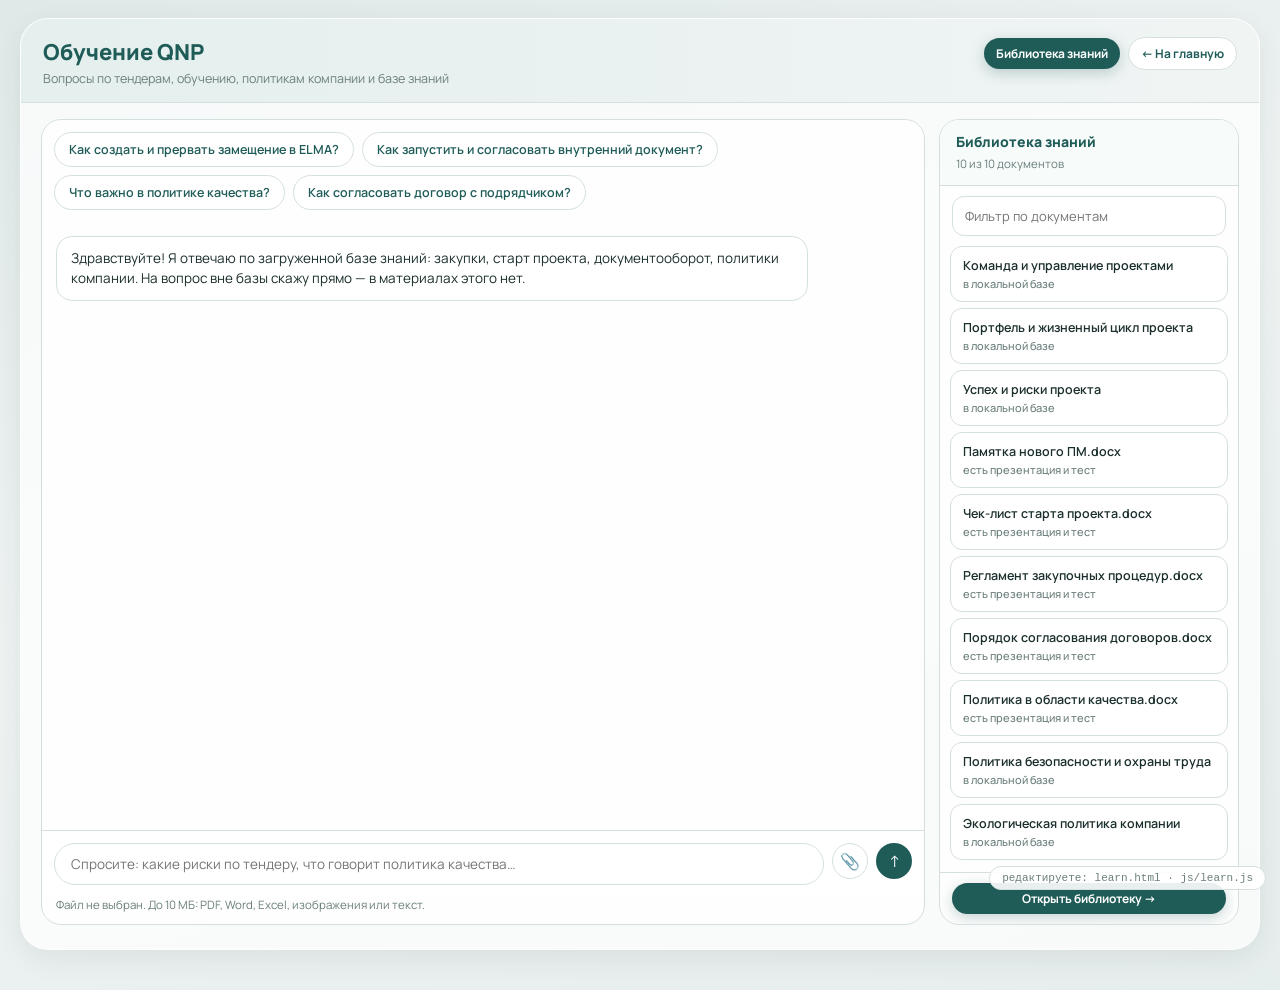
==== learn.html @ f3010248 "Update index.html title to Russian; remove unused CSS styles and components for a cleaner structure." ====
<!DOCTYPE html>
<html lang="ru">
<head>
<meta charset="UTF-8">
<meta name="viewport" content="width=device-width, initial-scale=1.0">
<title>Обучение QNP</title>
<link href="https://fonts.googleapis.com/css2?family=Manrope:wght@400;500;600;700;800&display=swap" rel="stylesheet">
<link rel="stylesheet" href="css/app.css">
</head>
<body data-page="learn">
<div class="file-hint">редактируете: learn.html · js/learn.js</div>

<div class="page-shell">
  <div class="page-hdr">
    <div>
      <h2>Обучение QNP</h2>
      <p>Вопросы по тендерам, обучению, политикам компании и базе знаний</p>
    </div>
    <div class="page-hdr-actions">
      <a class="btn btn-primary btn-sm" href="library.html">Библиотека знаний</a>
      <a class="btn btn-outline btn-sm" href="index.html">← На главную</a>
    </div>
  </div>
  <div class="page-body">
    <div class="learn-grid">
      <div class="panel" style="min-height:560px">
        <div class="learn-top" style="padding:12px 12px 0">
          <button class="chip" type="button" data-q="Как создать и прервать замещение в ELMA?">Как создать и прервать замещение в ELMA?</button>
          <button class="chip" type="button" data-q="Как запустить и согласовать внутренний документ?">Как запустить и согласовать внутренний документ?</button>
          <button class="chip" type="button" data-q="Что важно в политике качества?">Что важно в политике качества?</button>
          <button class="chip" type="button" data-q="Как согласовать договор с подрядчиком?">Как согласовать договор с подрядчиком?</button>
        </div>
        <div class="chat-log" id="chat-log">
          <div class="msg bot">Здравствуйте! Я отвечаю по загруженной базе знаний: закупки, старт проекта, документооборот, политики компании. На вопрос вне базы скажу прямо — в материалах этого нет.</div>
        </div>
        <div class="chat-input">
          <input id="chat-text" placeholder="Спросите: какие риски по тендеру, что говорит политика качества…">
          <button class="btn-icon" type="button" title="файл" style="background:#fff;color:var(--teal);border:1px solid var(--line)">📎</button>
          <button class="btn-icon" type="button" id="chat-send">↑</button>
        </div>
        <div style="padding:0 14px 12px;font-size:11.5px;color:var(--muted)">Файл не выбран. До 10 МБ: PDF, Word, Excel, изображения или текст.</div>
      </div>

      <div class="panel">
        <div class="panel-h">
          <div>
            <h3>Библиотека знаний</h3>
            <span id="lib-count-mini">документы в локальной базе</span>
          </div>
        </div>
        <div class="lib-search"><input id="lib-filter-mini" placeholder="Фильтр по документам"></div>
        <div class="lib-list" id="lib-list-mini"></div>
        <div style="padding:10px 12px;border-top:1px solid var(--line)">
          <a class="btn btn-primary btn-sm" style="width:100%" href="library.html">Открыть библиотеку →</a>
        </div>
      </div>
    </div>
  </div>
</div>

<script src="js/data.js"></script>
<script src="js/nav.js"></script>
<script src="js/learn.js"></script>
</body>
</html>
---- css/app.css ----
:root {
  --teal: #1f5c58;
  --teal-mid: #2a6f6a;
  --teal-soft: #dcecea;
  --teal-pale: #eef4f3;
  --ink: #1a2e2c;
  --muted: #6b7f7c;
  --line: #d5e0de;
  --bg: #e8efee;
  --card: #ffffff;
  --amber: #c9a227;
  --amber-soft: #f7f0d8;
  --red: #c45c5c;
  --red-soft: #f8e4e4;
  --radius: 18px;
  --shadow: 0 8px 28px rgba(20, 50, 48, .08);
}
* { box-sizing: border-box; margin: 0; padding: 0; }
body {
  font-family: Manrope, system-ui, sans-serif;
  background: linear-gradient(160deg, #dfe9e8 0%, #eef3f2 45%, #e6eded 100%);
  color: var(--ink);
  min-height: 100vh;
  padding: 18px 20px 40px;
}
button, input, textarea, select { font-family: inherit; }

/* ===== APP SHELL ===== */
.app {
  max-width: 1280px;
  margin: 0 auto;
  background: rgba(255,255,255,.55);
  border: 1px solid rgba(255,255,255,.7);
  border-radius: 28px;
  box-shadow: var(--shadow);
  backdrop-filter: blur(12px);
  overflow: hidden;
}

/* Header */
.hdr {
  display: flex; align-items: center; gap: 18px; flex-wrap: wrap;
  padding: 16px 20px;
  background: linear-gradient(90deg, rgba(255,255,255,.9), rgba(240,247,246,.85));
  border-bottom: 1px solid var(--line);
}
.brand { display: flex; align-items: center; gap: 12px; min-width: 220px; }
.logo {
  width: 44px; height: 44px; border-radius: 12px;
  background: linear-gradient(145deg, #1a4f4b, #3a8a82);
  color: #fff; font-weight: 800; font-size: 13px;
  display: flex; align-items: center; justify-content: center;
  letter-spacing: .02em;
}
.brand h1 { font-size: 13px; font-weight: 800; letter-spacing: .04em; line-height: 1.25; }
.brand h1 span { display: block; font-size: 11px; font-weight: 600; color: var(--muted); letter-spacing: 0; }
.brand .ts { font-size: 11px; color: var(--muted); margin-top: 2px; }

.stats { display: flex; gap: 18px; flex: 1; justify-content: center; flex-wrap: wrap; }
.stat { text-align: center; }
.stat b { display: block; font-size: 22px; font-weight: 800; color: var(--teal); line-height: 1.1; }
.stat span { font-size: 10px; font-weight: 700; letter-spacing: .08em; color: var(--muted); }

.hdr-actions { display: flex; gap: 8px; flex-wrap: wrap; justify-content: flex-end; }
.btn {
  border: none; cursor: pointer; border-radius: 999px;
  padding: 10px 16px; font-size: 13px; font-weight: 700;
  transition: transform .12s, box-shadow .12s, background .12s;
}
.btn:hover { transform: translateY(-1px); }
.btn-primary { background: var(--teal); color: #fff; box-shadow: 0 4px 14px rgba(31,92,88,.25); }
.btn-primary:hover { background: var(--teal-mid); }
.btn-outline {
  background: #fff; color: var(--teal); border: 1px solid var(--line);
}
.btn-ghost { background: var(--teal-soft); color: var(--teal); }
.btn-sm { padding: 7px 12px; font-size: 12px; }
.btn-icon {
  width: 36px; height: 36px; border-radius: 50%; padding: 0;
  display: inline-flex; align-items: center; justify-content: center;
  background: var(--teal); color: #fff; font-size: 16px; border: none; cursor: pointer;
}

/* Hero strip */
.hero {
  margin: 16px 18px 0;
  border-radius: 22px;
  background: linear-gradient(105deg, #1a4f4b 0%, #2f7a72 42%, #6b8f6a 78%, #a8946a 100%);
  color: #fff;
  display: grid;
  grid-template-columns: 1.4fr 1fr 1fr 1.1fr;
  gap: 0;
  overflow: hidden;
  box-shadow: 0 10px 30px rgba(26,79,75,.2);
}
.hero > div { padding: 18px 20px; border-right: 1px solid rgba(255,255,255,.12); }
.hero > div:last-child { border-right: none; }
.hero .k { font-size: 10px; font-weight: 800; letter-spacing: .1em; opacity: .85; margin-bottom: 6px; }
.hero .t { font-size: 14px; font-weight: 700; line-height: 1.35; }
.hero .d { font-size: 12px; opacity: .85; margin-top: 4px; line-height: 1.4; }
.hero-ai {
  background: linear-gradient(160deg, rgba(255,236,160,.25), rgba(255,255,255,.08));
  outline: 1px solid rgba(255, 220, 120, .55);
  outline-offset: -1px;
}
.hero-ai .btn { margin-top: 10px; background: #fff; color: var(--teal); }

/* Filters */
.filters {
  margin: 14px 18px;
  background: #f3f7f6;
  border: 1px solid var(--line);
  border-radius: 16px;
  padding: 10px 12px;
  display: flex; gap: 8px; flex-wrap: wrap; align-items: center;
}
.filters input, .filters select {
  border: 1px solid var(--line); background: #fff; border-radius: 12px;
  padding: 10px 12px; font-size: 13px; color: var(--ink); outline: none;
}
.filters input { flex: 1; min-width: 200px; }
.filters select { min-width: 130px; color: var(--muted); }

/* Digests */
.digest {
  margin: 0 18px 10px;
  background: #f7faf9;
  border: 1px solid var(--line);
  border-radius: 14px;
  padding: 12px 16px;
  display: flex; align-items: center; justify-content: space-between; gap: 12px;
}
.digest b { font-size: 12px; letter-spacing: .06em; color: var(--teal); }
.digest span { font-size: 13px; color: var(--muted); margin-left: 8px; }

/* Table */
.table-wrap { margin: 8px 18px 22px; overflow-x: auto; }
table { width: 100%; border-collapse: collapse; font-size: 13px; }
th {
  text-align: left; font-size: 10px; letter-spacing: .08em; color: var(--muted);
  padding: 10px 12px; background: #f2f6f5; border-bottom: 1px solid var(--line);
}
td { padding: 14px 12px; border-bottom: 1px solid var(--line); vertical-align: top; background: #fff; }
tr:hover td { background: #f8fbfb; }
a.tender-link { color: #2a6f9a; font-weight: 700; text-decoration: none; cursor: pointer; }
a.tender-link:hover { text-decoration: underline; }
.pill {
  display: inline-block; padding: 3px 10px; border-radius: 999px;
  font-size: 11px; font-weight: 700;
}
.pill-amber { background: var(--amber-soft); color: #8a6d12; }
.pill-red { background: var(--red-soft); color: var(--red); }
.score { font-weight: 800; color: var(--red); font-size: 15px; }
.score small { display: block; font-weight: 600; font-size: 11px; color: var(--muted); }

/* ===== MODAL ===== */
.overlay {
  position: fixed; inset: 0; background: rgba(20,40,38,.45);
  backdrop-filter: blur(8px);
  display: none; align-items: center; justify-content: center;
  padding: 20px; z-index: 100;
}
.overlay.open { display: flex; }
.modal {
  width: min(1100px, 100%);
  max-height: min(92vh, 900px);
  background: linear-gradient(180deg, #eef5f4, #f7fafa);
  border-radius: 26px;
  box-shadow: 0 20px 60px rgba(0,0,0,.25);
  display: flex; flex-direction: column;
  overflow: hidden;
  border: 1px solid rgba(255,255,255,.8);
}
.modal-lg { width: min(1200px, 100%); }
.modal-md { width: min(720px, 100%); }
.modal-hdr {
  display: flex; align-items: flex-start; justify-content: space-between;
  padding: 18px 22px 14px;
  background: linear-gradient(90deg, #e4efee, #f0f5f4);
  border-bottom: 1px solid var(--line);
}
.modal-hdr h2 { font-size: 22px; font-weight: 800; color: var(--teal); }
.modal-hdr p { font-size: 12.5px; color: var(--muted); margin-top: 3px; max-width: 640px; line-height: 1.4; }
.modal-body { padding: 16px 20px 20px; overflow-y: auto; flex: 1; }

.field { margin-bottom: 12px; }
.field label { display: block; font-size: 12px; font-weight: 700; color: var(--muted); margin-bottom: 6px; }
.field input, .field textarea, .field select {
  width: 100%; border: 1px solid var(--line); background: #fff;
  border-radius: 14px; padding: 12px 14px; font-size: 13.5px; outline: none; color: var(--ink);
}
.field textarea { min-height: 90px; resize: vertical; }
.grid-2 { display: grid; grid-template-columns: 1fr 1fr; gap: 12px; }
.modal-actions { display: flex; gap: 8px; justify-content: flex-end; flex-wrap: wrap; margin-top: 8px; }

/* Learn modal layout */
.learn-top {
  display: flex; gap: 8px; flex-wrap: wrap; margin-bottom: 12px;
}
.chip {
  border: 1px solid var(--line); background: #fff; color: var(--teal);
  border-radius: 999px; padding: 8px 14px; font-size: 12.5px; font-weight: 600; cursor: pointer;
}
.chip:hover, .chip.active { background: var(--teal-soft); border-color: #b7d0cc; }

.learn-grid {
  display: grid; grid-template-columns: 1fr 300px; gap: 14px; min-height: 520px;
}
.panel {
  background: rgba(255,255,255,.85);
  border: 1px solid var(--line);
  border-radius: 20px;
  overflow: hidden;
  display: flex; flex-direction: column;
  min-height: 0;
}
.panel-h {
  padding: 12px 16px; border-bottom: 1px solid var(--line);
  display: flex; align-items: center; justify-content: space-between; gap: 8px;
  background: #f7fbfa;
}
.panel-h h3 { font-size: 14px; font-weight: 800; color: var(--teal); }
.panel-h span { font-size: 11.5px; color: var(--muted); }
.ai-tag {
  font-size: 11px; font-weight: 800; color: #6b4f9a;
  background: linear-gradient(135deg, #ece8ff, #f5eef8);
  padding: 3px 10px; border-radius: 999px;
}

.tabs { display: flex; gap: 6px; padding: 10px 12px 0; }
.tab {
  border: none; background: transparent; color: var(--muted);
  padding: 8px 14px; border-radius: 12px 12px 0 0; font-weight: 700; font-size: 13px; cursor: pointer;
}
.tab.active { background: #fff; color: var(--teal); box-shadow: 0 -1px 0 var(--line) inset; }

.slide-box { padding: 22px 26px; flex: 1; background: linear-gradient(160deg, #fff, #f4f9f8); }
.slide-box .no { font-size: 11px; font-weight: 800; letter-spacing: .08em; color: var(--teal); text-transform: uppercase; margin-bottom: 8px; }
.slide-box h4 { font-size: 20px; margin-bottom: 14px; }
.slide-box ul { list-style: none; }
.slide-box li { position: relative; padding-left: 22px; margin-bottom: 9px; font-size: 14.5px; line-height: 1.55; }
.slide-box li::before { content: "→"; position: absolute; left: 0; color: var(--teal); font-weight: 800; }
.slide-box .src { margin-top: 18px; padding-top: 10px; border-top: 1px dashed var(--line); font-size: 12px; color: var(--muted); }
.slide-nav {
  display: flex; justify-content: space-between; align-items: center;
  padding: 10px 14px; border-top: 1px solid var(--line); background: #fff;
}
.dots { display: flex; gap: 5px; }
.dots i { width: 7px; height: 7px; border-radius: 50%; background: #c5d5d3; cursor: pointer; }
.dots i.on { background: var(--teal); }

.q { padding: 14px 16px; border-bottom: 1px solid var(--line); }
.q:last-child { border-bottom: none; }
.q h5 { font-size: 13.5px; margin-bottom: 10px; line-height: 1.45; }
.opt {
  display: flex; gap: 8px; align-items: flex-start;
  border: 1px solid var(--line); border-radius: 12px; padding: 9px 11px;
  margin-bottom: 6px; font-size: 13px; cursor: pointer; background: #fff;
}
.opt:hover { border-color: #a8c4c0; }
.opt.ok { background: #e7f5ec; border-color: #7cbc8e; }
.opt.bad { background: var(--red-soft); border-color: #e0a0a0; }
.opt input { margin-top: 2px; accent-color: var(--teal); }
#learn-result {
  display: none; margin: 12px 16px; padding: 12px 14px; border-radius: 12px; font-size: 13.5px; font-weight: 700;
}
#learn-result.pass { display: block; background: #e7f5ec; color: #2f7a4a; }
#learn-result.fail { display: block; background: var(--amber-soft); color: #8a6d12; }

.chat-log { flex: 1; overflow-y: auto; padding: 14px; display: flex; flex-direction: column; gap: 10px; }
.msg { max-width: 88%; padding: 11px 14px; border-radius: 16px; font-size: 13.5px; line-height: 1.55; }
.msg.bot { align-self: flex-start; background: #fff; border: 1px solid var(--line); }
.msg.user { align-self: flex-end; background: var(--teal); color: #fff; }
.msg .src {
  margin-top: 8px; padding: 7px 10px; background: var(--teal-pale);
  border-radius: 10px; font-size: 11.5px; color: var(--muted);
}
.msg .src b { color: var(--teal); }
.chat-input {
  display: flex; gap: 8px; padding: 12px; border-top: 1px solid var(--line); background: #fff;
}
.chat-input input {
  flex: 1; border: 1px solid var(--line); border-radius: 999px; padding: 11px 16px; outline: none; font-size: 13.5px;
}
.chat-hints { display: flex; flex-wrap: wrap; gap: 6px; padding: 0 12px 10px; }

.lib-search { padding: 10px 12px; }
.lib-search input {
  width: 100%; border: 1px solid var(--line); border-radius: 12px; padding: 10px 12px; font-size: 13px; outline: none;
}
.lib-list { overflow-y: auto; padding: 0 10px 12px; display: flex; flex-direction: column; gap: 6px; flex: 1; }
.lib-item {
  text-align: left; border: 1px solid var(--line); background: #fff; border-radius: 12px;
  padding: 10px 12px; font-size: 12.5px; font-weight: 600; color: var(--ink); cursor: pointer;
  text-decoration: none; display: block; font-family: inherit; width: 100%;
}
.lib-item:hover, .lib-item.active { border-color: #9fc4bf; background: var(--teal-soft); color: var(--teal); }
.lib-item small { display: block; font-weight: 500; color: var(--muted); margin-top: 2px; font-size: 11px; }

/* Scout / Estimator bits */
.split { display: grid; grid-template-columns: 280px 1fr; gap: 14px; }
.stack-btns { display: flex; flex-direction: column; gap: 8px; align-items: stretch; margin-top: 12px; }
.stack-btns .btn { border-radius: 14px; }
.card-soft { background: #fff; border: 1px solid var(--line); border-radius: 16px; padding: 14px; margin-bottom: 10px; }
.card-soft h4 { color: var(--teal); font-size: 14px; margin-bottom: 6px; }
.card-soft p { font-size: 12.5px; color: var(--muted); line-height: 1.45; }
.tag { display: inline-block; font-size: 11px; background: #eef2f2; color: var(--muted); padding: 2px 8px; border-radius: 999px; margin-bottom: 6px; }
.metrics { display: grid; grid-template-columns: repeat(3, 1fr); gap: 8px; margin-bottom: 12px; }
.metric { background: #fff; border: 1px solid var(--line); border-radius: 14px; padding: 12px; }
.metric span { font-size: 11px; color: var(--muted); font-weight: 700; }
.metric b { display: block; margin-top: 4px; font-size: 15px; color: var(--teal); }
.kv { display: grid; grid-template-columns: 140px 1fr; gap: 8px 16px; font-size: 13.5px; margin: 14px 0; }
.kv label { color: var(--muted); }
.banner-grad {
  border-radius: 18px; padding: 18px 20px; margin-bottom: 14px; color: #fff;
  background: linear-gradient(105deg, #1a4f4b, #3d7a6e 50%, #9a8760);
  display: flex; justify-content: space-between; gap: 16px; flex-wrap: wrap;
}
.banner-grad .mini { background: rgba(255,255,255,.15); border-radius: 12px; padding: 10px 12px; min-width: 120px; }
.banner-grad .mini span { font-size: 10px; opacity: .85; display: block; }
.banner-grad .mini b { font-size: 14px; }
.dropzone {
  border: 1.5px dashed #a8c4c0; border-radius: 16px; padding: 28px; text-align: center;
  color: var(--muted); background: #f8fbfb; cursor: pointer;
}
.steps li {
  list-style: none; background: #fff; border: 1px solid var(--line); border-radius: 14px;
  padding: 12px 14px; margin-bottom: 8px; font-size: 13.5px; font-weight: 600;
  display: flex; gap: 10px; align-items: center;
}
.steps .n {
  width: 26px; height: 26px; border-radius: 50%; background: var(--teal); color: #fff;
  display: flex; align-items: center; justify-content: center; font-size: 12px; flex-shrink: 0;
}
.note-amber { background: var(--amber-soft); border-radius: 12px; padding: 12px; font-size: 12.5px; color: #6e5a20; line-height: 1.45; margin-top: 10px; }

.detail-hero {
  background: #e4efee; border-radius: 18px; padding: 14px; margin-bottom: 14px;
}
.detail-card {
  background: #fff; border-radius: 16px; padding: 16px; display: grid;
  grid-template-columns: 1.1fr 1fr 1fr; gap: 16px;
}
.bar {
  height: 22px; border-radius: 999px; background: linear-gradient(90deg, #d88a8a, #e0a0a0);
  color: #fff; font-size: 12px; font-weight: 800; display: flex; align-items: center; justify-content: center;
  margin-bottom: 8px; width: 55%;
}
.detail-card h4 { font-size: 16px; margin-bottom: 6px; }
.detail-card ul { padding-left: 16px; font-size: 13px; line-height: 1.5; color: var(--ink); }
.detail-card .cap { font-size: 10px; font-weight: 800; letter-spacing: .08em; color: var(--muted); margin-bottom: 6px; }

@media (max-width: 960px) {
  .hero { grid-template-columns: 1fr 1fr; }
  .learn-grid, .split, .detail-card { grid-template-columns: 1fr; }
  .stats { order: 3; width: 100%; }
}

/* ===== PAGE SHELL (вместо модалок) ===== */
.page-shell {
  max-width: 1280px;
  margin: 0 auto;
  background: rgba(255,255,255,.72);
  border: 1px solid rgba(255,255,255,.8);
  border-radius: 28px;
  box-shadow: var(--shadow);
  overflow: hidden;
  min-height: calc(100vh - 56px);
  display: flex;
  flex-direction: column;
}
.page-hdr {
  display: flex; align-items: flex-start; justify-content: space-between; gap: 12px;
  padding: 18px 22px 14px;
  background: linear-gradient(90deg, #e4efee, #f0f5f4);
  border-bottom: 1px solid var(--line);
}
.page-hdr h2 { font-size: 22px; font-weight: 800; color: var(--teal); }
.page-hdr p { font-size: 12.5px; color: var(--muted); margin-top: 3px; max-width: 640px; line-height: 1.4; }
.page-body { padding: 16px 20px 24px; flex: 1; }
.page-hdr-actions { display: flex; gap: 8px; align-items: center; flex-wrap: wrap; }
a.btn { display: inline-flex; align-items: center; justify-content: center; text-decoration: none; }
.btn.active-nav { outline: 2px solid #9fc4bf; outline-offset: 1px; }
.file-hint {
  position: fixed; bottom: 10px; right: 14px; z-index: 50;
  font-size: 11px; color: var(--muted); background: rgba(255,255,255,.9);
  border: 1px solid var(--line); border-radius: 999px; padding: 5px 12px;
  font-family: ui-monospace, monospace;
}
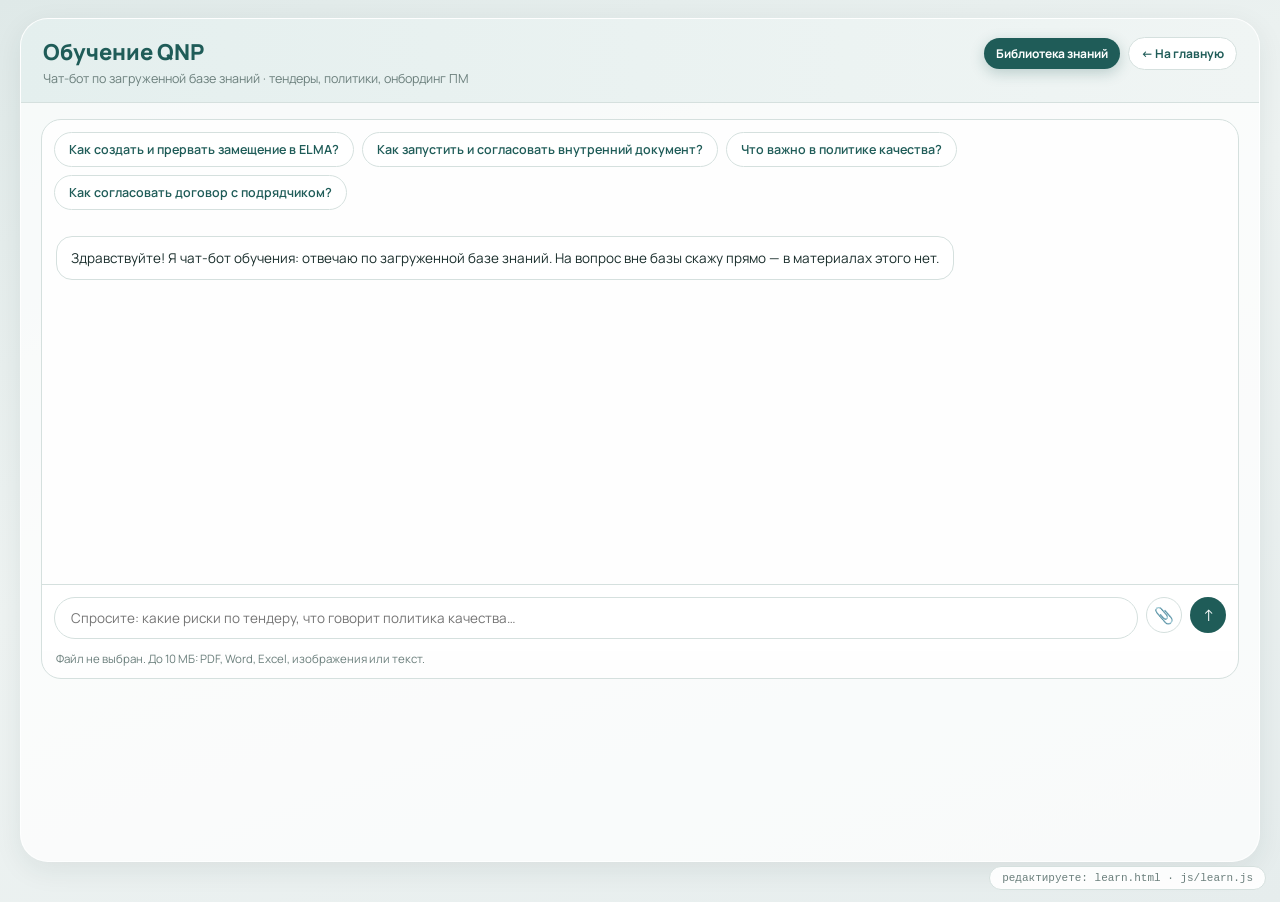
==== commit d5806b15: "Refactor learn.html and learn.js to enhance chat-bot functionality; update descriptions and remove u" ====
--- a/learn.html
+++ b/learn.html
@@ -14,7 +14,7 @@
   <div class="page-hdr">
     <div>
       <h2>Обучение QNP</h2>
-      <p>Вопросы по тендерам, обучению, политикам компании и базе знаний</p>
+      <p>Чат-бот по загруженной базе знаний · тендеры, политики, онбординг ПМ</p>
     </div>
     <div class="page-hdr-actions">
       <a class="btn btn-primary btn-sm" href="library.html">Библиотека знаний</a>
@@ -22,38 +22,22 @@
     </div>
   </div>
   <div class="page-body">
-    <div class="learn-grid">
-      <div class="panel" style="min-height:560px">
-        <div class="learn-top" style="padding:12px 12px 0">
-          <button class="chip" type="button" data-q="Как создать и прервать замещение в ELMA?">Как создать и прервать замещение в ELMA?</button>
-          <button class="chip" type="button" data-q="Как запустить и согласовать внутренний документ?">Как запустить и согласовать внутренний документ?</button>
-          <button class="chip" type="button" data-q="Что важно в политике качества?">Что важно в политике качества?</button>
-          <button class="chip" type="button" data-q="Как согласовать договор с подрядчиком?">Как согласовать договор с подрядчиком?</button>
-        </div>
-        <div class="chat-log" id="chat-log">
-          <div class="msg bot">Здравствуйте! Я отвечаю по загруженной базе знаний: закупки, старт проекта, документооборот, политики компании. На вопрос вне базы скажу прямо — в материалах этого нет.</div>
-        </div>
-        <div class="chat-input">
-          <input id="chat-text" placeholder="Спросите: какие риски по тендеру, что говорит политика качества…">
-          <button class="btn-icon" type="button" title="файл" style="background:#fff;color:var(--teal);border:1px solid var(--line)">📎</button>
-          <button class="btn-icon" type="button" id="chat-send">↑</button>
-        </div>
-        <div style="padding:0 14px 12px;font-size:11.5px;color:var(--muted)">Файл не выбран. До 10 МБ: PDF, Word, Excel, изображения или текст.</div>
+    <div class="panel" style="min-height:560px;display:flex;flex-direction:column">
+      <div class="learn-top" style="padding:12px 12px 0">
+        <button class="chip" type="button" data-q="Как создать и прервать замещение в ELMA?">Как создать и прервать замещение в ELMA?</button>
+        <button class="chip" type="button" data-q="Как запустить и согласовать внутренний документ?">Как запустить и согласовать внутренний документ?</button>
+        <button class="chip" type="button" data-q="Что важно в политике качества?">Что важно в политике качества?</button>
+        <button class="chip" type="button" data-q="Как согласовать договор с подрядчиком?">Как согласовать договор с подрядчиком?</button>
       </div>
-
-      <div class="panel">
-        <div class="panel-h">
-          <div>
-            <h3>Библиотека знаний</h3>
-            <span id="lib-count-mini">документы в локальной базе</span>
-          </div>
-        </div>
-        <div class="lib-search"><input id="lib-filter-mini" placeholder="Фильтр по документам"></div>
-        <div class="lib-list" id="lib-list-mini"></div>
-        <div style="padding:10px 12px;border-top:1px solid var(--line)">
-          <a class="btn btn-primary btn-sm" style="width:100%" href="library.html">Открыть библиотеку →</a>
-        </div>
+      <div class="chat-log" id="chat-log">
+        <div class="msg bot">Здравствуйте! Я чат-бот обучения: отвечаю по загруженной базе знаний. На вопрос вне базы скажу прямо — в материалах этого нет.</div>
       </div>
+      <div class="chat-input">
+        <input id="chat-text" placeholder="Спросите: какие риски по тендеру, что говорит политика качества…">
+        <button class="btn-icon" type="button" title="файл" style="background:#fff;color:var(--teal);border:1px solid var(--line)">📎</button>
+        <button class="btn-icon" type="button" id="chat-send">↑</button>
+      </div>
+      <div style="padding:0 14px 12px;font-size:11.5px;color:var(--muted)">Файл не выбран. До 10 МБ: PDF, Word, Excel, изображения или текст.</div>
     </div>
   </div>
 </div>
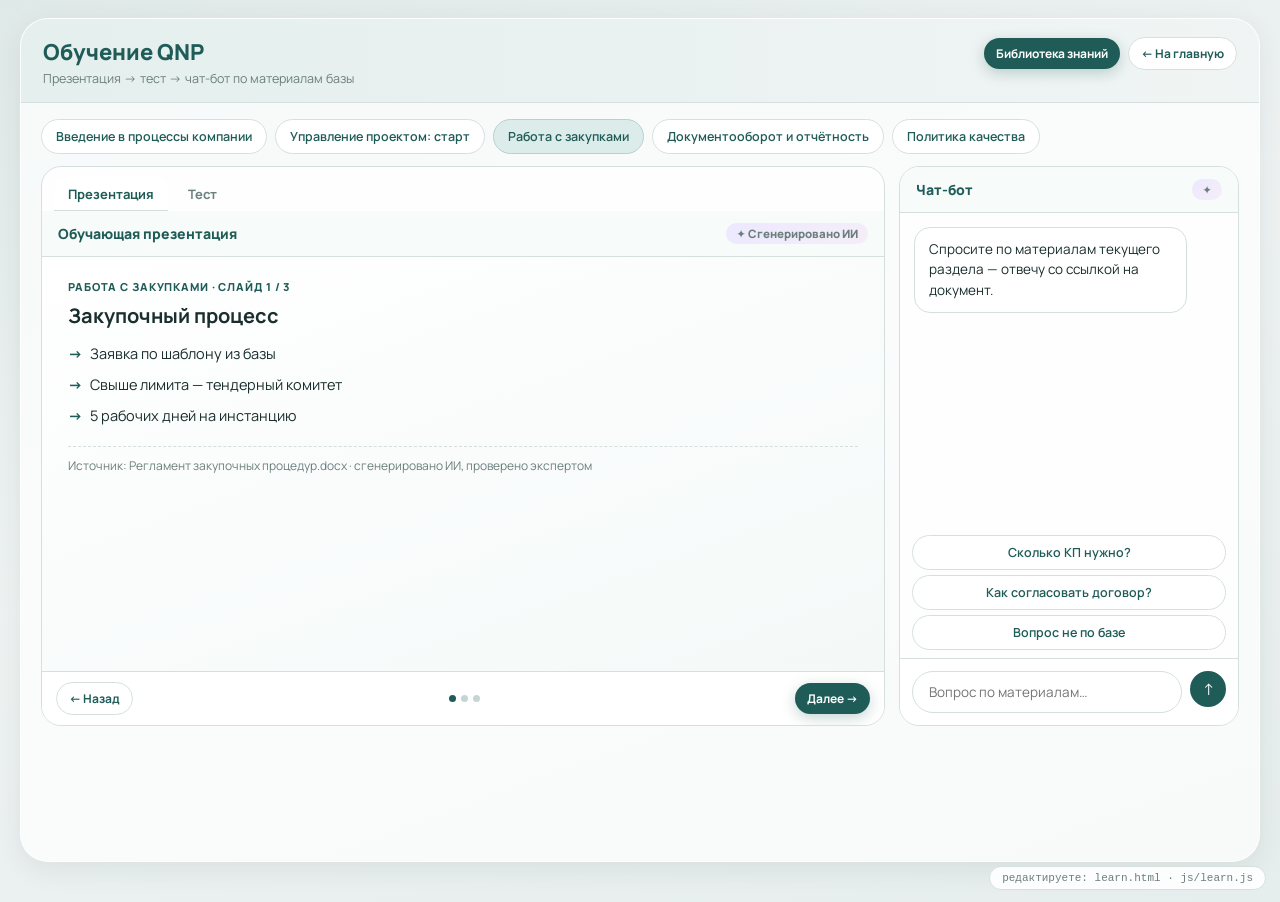
==== commit 8bb9271f: "Revamp learn.html and learn.js to integrate presentation and testing features alongside the chat-bot" ====
--- a/learn.html
+++ b/learn.html
@@ -14,7 +14,7 @@
   <div class="page-hdr">
     <div>
       <h2>Обучение QNP</h2>
-      <p>Чат-бот по загруженной базе знаний · тендеры, политики, онбординг ПМ</p>
+      <p>Презентация → тест → чат-бот по материалам базы</p>
     </div>
     <div class="page-hdr-actions">
       <a class="btn btn-primary btn-sm" href="library.html">Библиотека знаний</a>
@@ -22,22 +22,58 @@
     </div>
   </div>
   <div class="page-body">
-    <div class="panel" style="min-height:560px;display:flex;flex-direction:column">
-      <div class="learn-top" style="padding:12px 12px 0">
-        <button class="chip" type="button" data-q="Как создать и прервать замещение в ELMA?">Как создать и прервать замещение в ELMA?</button>
-        <button class="chip" type="button" data-q="Как запустить и согласовать внутренний документ?">Как запустить и согласовать внутренний документ?</button>
-        <button class="chip" type="button" data-q="Что важно в политике качества?">Что важно в политике качества?</button>
-        <button class="chip" type="button" data-q="Как согласовать договор с подрядчиком?">Как согласовать договор с подрядчиком?</button>
+    <div class="learn-top" id="section-chips" style="margin-bottom:12px"></div>
+
+    <div class="learn-grid" style="grid-template-columns: 1fr 340px; min-height: 560px">
+      <!-- Слева: презентация и тест -->
+      <div class="panel" style="display:flex;flex-direction:column;min-height:0">
+        <div class="tabs">
+          <button class="tab active" type="button" data-ltab="pres">Презентация</button>
+          <button class="tab" type="button" data-ltab="test">Тест</button>
+        </div>
+        <div class="panel-h">
+          <h3 id="learn-panel-title">Обучающая презентация</h3>
+          <span class="ai-tag">✦ Сгенерировано ИИ</span>
+        </div>
+
+        <div id="ltab-pres" style="display:flex;flex-direction:column;flex:1;min-height:0">
+          <div class="slide-box" id="slide-body"></div>
+          <div class="slide-nav">
+            <button class="btn btn-outline btn-sm" type="button" id="prev-slide">← Назад</button>
+            <div class="dots" id="slide-dots"></div>
+            <button class="btn btn-primary btn-sm" type="button" id="next-slide">Далее →</button>
+          </div>
+        </div>
+
+        <div id="ltab-test" style="display:none;flex-direction:column;flex:1;min-height:0;overflow:auto">
+          <div id="learn-result"></div>
+          <div id="test-questions"></div>
+          <div style="padding:12px 16px;display:flex;gap:8px">
+            <button class="btn btn-primary btn-sm" type="button" id="check-test">Проверить ответы</button>
+            <button class="btn btn-outline btn-sm" type="button" id="reset-test">Сбросить</button>
+          </div>
+        </div>
       </div>
-      <div class="chat-log" id="chat-log">
-        <div class="msg bot">Здравствуйте! Я чат-бот обучения: отвечаю по загруженной базе знаний. На вопрос вне базы скажу прямо — в материалах этого нет.</div>
+
+      <!-- Справа: чат-бот -->
+      <div class="panel" style="display:flex;flex-direction:column;min-height:0">
+        <div class="panel-h">
+          <h3>Чат-бот</h3>
+          <span class="ai-tag">✦</span>
+        </div>
+        <div class="chat-log" id="chat-log">
+          <div class="msg bot">Спросите по материалам текущего раздела — отвечу со ссылкой на документ.</div>
+        </div>
+        <div class="chat-hints" style="padding:0 12px 8px;display:flex;flex-direction:column;gap:5px">
+          <button class="chip" type="button" data-q="Сколько КП нужно для выбора поставщика?">Сколько КП нужно?</button>
+          <button class="chip" type="button" data-q="Как согласовать договор с подрядчиком?">Как согласовать договор?</button>
+          <button class="chip" type="button" data-q="Какая погода завтра?">Вопрос не по базе</button>
+        </div>
+        <div class="chat-input">
+          <input id="chat-text" placeholder="Вопрос по материалам…">
+          <button class="btn-icon" type="button" id="chat-send">↑</button>
+        </div>
       </div>
-      <div class="chat-input">
-        <input id="chat-text" placeholder="Спросите: какие риски по тендеру, что говорит политика качества…">
-        <button class="btn-icon" type="button" title="файл" style="background:#fff;color:var(--teal);border:1px solid var(--line)">📎</button>
-        <button class="btn-icon" type="button" id="chat-send">↑</button>
-      </div>
-      <div style="padding:0 14px 12px;font-size:11.5px;color:var(--muted)">Файл не выбран. До 10 МБ: PDF, Word, Excel, изображения или текст.</div>
     </div>
   </div>
 </div>
